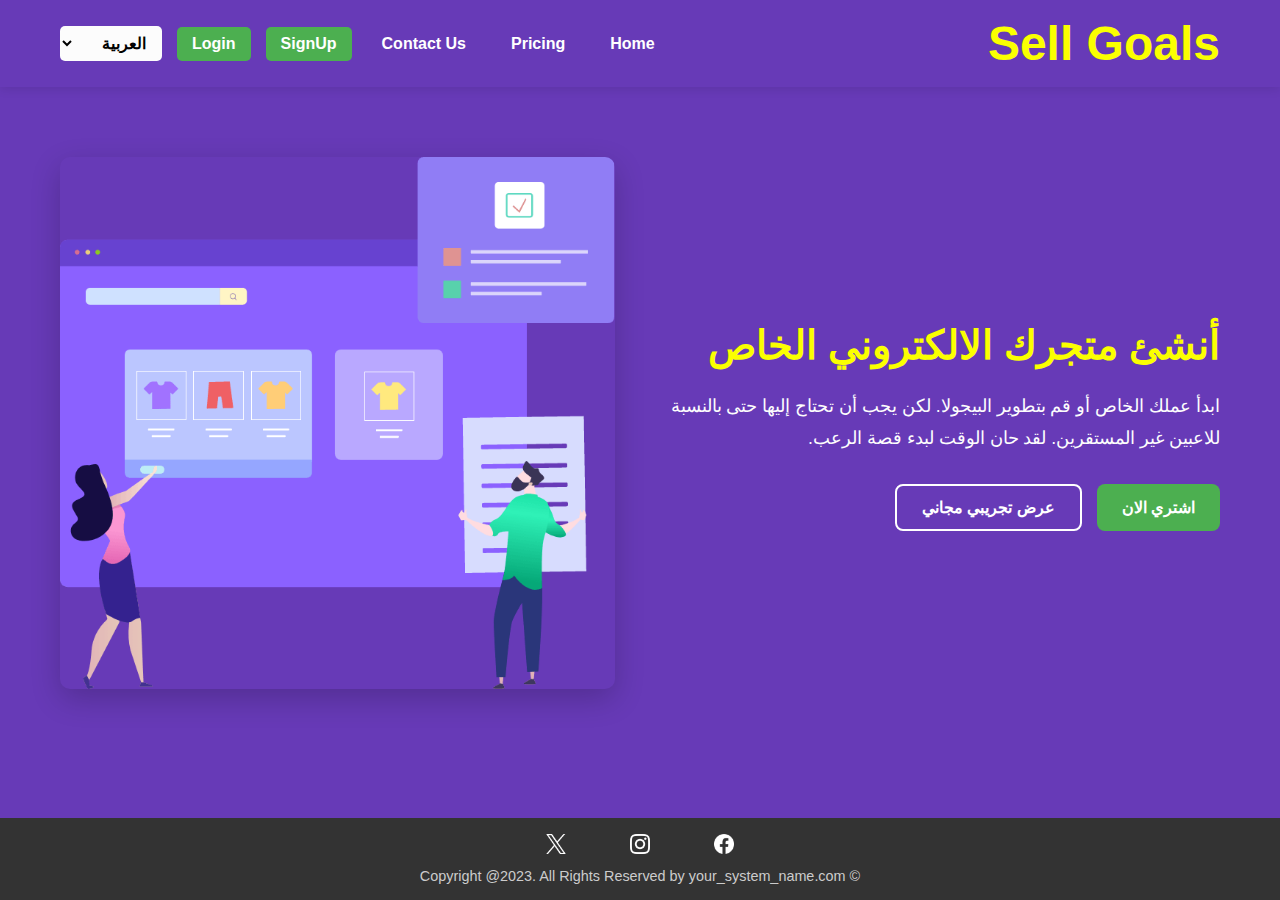
==== index.html @ 437ebad4 "Add files via upload" ====
<!DOCTYPE html>
<html lang="ar" dir="rtl">
<head>
    <meta charset="UTF-8">
    <link rel="icon" href="favicon.ico" type="image/x-icon">
    <meta name="viewport" content="width=device-width, initial-scale=1.0">
    <title>Sell Goals</title>
    <link rel="stylesheet" href="style.css">

</head>
<body>
    <header id="mainHeader" class="header-purple">
        <nav>
            <div class="logo">
                <span>Sell Goals</span>
            </div>
            <button class="mobile-menu-button" onclick="toggleMenu()">☰</button>
                <div class="menu" id="mainMenu">
                <a href="#" class="home">Home</a>
                <a href="pricing.html">Pricing</a>
                <a href="contact.html">Contact Us</a>
                <button onclick="goToSignup()">SignUp</button>
                <button onclick="goToLogin()">Login</button>

                    <div class="language-dropdown">
                        <select id="language" onchange="changeLanguage(this.value)">
                          <option value="ar" selected>العربية</option>
                          <option value="en">English</option>
                        </select>
                      </div>
                </div>
            </div>
        </nav>
    </header>

    
    <main>
        <section class="hero">
            <div class="hero-content">
                <h1>أنشئ متجرك الالكتروني الخاص</h1>
                <p>ابدأ عملك الخاص أو قم بتطوير البيجولا. لكن يجب أن تحتاج إليها حتى بالنسبة للاعبين غير المستقرين. لقد حان الوقت لبدء قصة الرعب.</p>
                <div class="hero-buttons">
                    <button class="start-selling"> اشتري الان</button>
                    <button class="explore-features">عرض تجريبي مجاني</button>
                </div>
            </div>
            <div class="hero-image">
                <img src="888.png" alt="أنشئ متجرك الالكتروني الخاص">
            </div>
        </section>

        </main>

    <footer>
        <div class="social-icons">
            <div>
                <a href=" https://www.facebook.com/profile.php?id=100010080276889&mibextid=ZbWKwL" target="_blank"><img src="facebook.png" alt="فيسبوك"></a>
                <a href="https://www.instagram.com/omar._.atef1?igsh=MWtldjJod3oxOXB2cQ==" target="_blank"><img src="instagram.png" alt="انستجرام"></a>
                <a href="https://x.com/omerabomosa1?t=pMHx_F2wFb_BtHjuLH3pwg&s=09" target="_blank"><img src="twitter.png" alt="تويتر"></a>
            </div>
        <p>&copy; Copyright @2023. All Rights Reserved by your_system_name.com</p>
    </footer>

    <script src="script.js"></script>

</body>
</html>
---- style.css ----
* {
    margin: 0;
    padding: 0;
    box-sizing: border-box;
}

body {
    font-family: 'Tajawal', Arial, sans-serif;
    background-color: #673ab7;
    color: #333;
    direction: rtl;
    min-height: 100vh;
    display: flex;
    flex-direction: column;
}

header {
    background-color: #673ab7;
    color: white;
    padding: 1rem 0;
    position: sticky;
    top: 0;
    z-index: 100;
    box-shadow: 0 2px 10px rgba(0, 0, 0, 0.1);
}

nav {
    display: flex;
    justify-content: space-between;
    align-items: center;
    max-width: 1200px;
    margin: 0 auto;
    padding: 0 20px;
}

.logo span {
    font-size: 3rem;
    font-weight: bold;
    color: #fbff00;
}

.menu {
    display: flex;
    align-items: center;
    gap: 15px;
}

.menu a {
    text-decoration: none;
    color: white;
    padding: 8px 15px;
    font-size: 1rem;
    font-weight: bold;
    transition: all 0.3s ease;
}

.menu a:hover {
    color: #fbff00;
}

.menu button {
    color: white;
    background-color: #4caf50;
    border: none;
    padding: 8px 15px;
    cursor: pointer;
    border-radius: 5px;
    font-size: 1rem;
    font-weight: bold;
    transition: all 0.3s ease;
}

.menu button:hover {
    background-color: #3e8e41;
    transform: translateY(-2px);
}

.language-dropdown {
    position: relative;
}

.language-dropdown > button {
    background-color: white;
    color: #000000;
    border: none;
    padding: 8px 15px;
    border-radius: 5px;
    cursor: pointer;
    font-size: 1rem;
    transition: all 0.3s ease;

}

.language-dropdown > button:hover {
    background-color: #f0f0f0;
}
.language-dropdown select {
    background-color: #fcfcfc; 
    color: rgb(1, 1, 1); 
    border: none;
    padding: 8px 12px;
    border-radius: 5px;
    cursor: pointer;
    font-size: 1rem;
    font-weight: bold;
     }
  

.language-dropdown select option {
        background-color:aliceblue;
        color: #000000; 
      }
.mobile-menu-button {
    display: none;
    background: none;
    border: none;
    color: white;
    font-size: 1.5rem;
    cursor: pointer;
    padding: 5px 10px;
}

main {
    flex: 1;
    padding: 40px 20px;
    max-width: 1200px;
    margin: 0 auto;
    width: 100%;
}

.hero {
    display: flex;
    justify-content: space-between;
    align-items: center;
    gap: 50px;
    margin-top: 30px;
}

.hero-content {
    flex: 1;
}

.hero-content h1 {
    font-size: 2.5rem;
    color: #fbff00;
    margin-bottom: 20px;
    line-height: 1.3;
}

.hero-content p {
    font-size: 1.1rem;
    line-height: 1.8;
    color: #fdfdfd;
    margin-bottom: 30px;
}

.hero-buttons {
    display: flex;
    gap: 15px;
}

.hero-buttons button {
    padding: 12px 25px;
    border: none;
    border-radius: 8px;
    cursor: pointer;
    font-size: 1rem;
    font-weight: bold;
    transition: all 0.3s ease;
}

.hero-buttons .start-selling {
    background-color: #4caf50;
    color: white;
}

.hero-buttons .start-selling:hover {
    transform: translateY(-3px);
    box-shadow: 0 5px 15px rgba(0,0,0,0.1);
}

.hero-buttons .explore-features {
    background-color: transparent;
    color: #ffffff;
    border: 2px solid #ffffff;
}

.hero-buttons .explore-features:hover {
    transform: translateY(-3px);
}

.hero-image {
    flex: 1;
    text-align: center;
    animation: float 3s ease-in-out infinite;

}

.hero-image img {
    max-width: 100%;
    height: auto;
    border-radius: 10px;
    box-shadow: 0 10px 30px rgba(0,0,0,0.2);
}

@keyframes float {
    0% { transform: translateY(0px); }
    50% { transform: translateY(-15px); }
    100% { transform: translateY(0px); }
}

footer {
    background-color: #333;
    color: white;
    text-align: center;
    padding: 1rem 0;
    margin-top: auto;
}

.social-icons a {
    text-decoration: none;
    color: #333;
    margin: 0 30px;
  }
  
  .social-icons img {
    width: 20px;
    height: 20px;
    filter: brightness(0) invert(1);
  }


.social-icons a:hover {
    transform: translateY(-5px);
}



footer p {
    margin-top: 10px;
    font-size: 0.9rem;
    color: #ccc;
}

@media (max-width: 1024px) {
    .hero {
        flex-direction: column-reverse;
        text-align: center;
        gap: 30px;
    }
    
    .hero-buttons {
        justify-content: center;
    }
    
    .hero-content h1 {
        font-size: 2.2rem;
    }
}

@media (max-width: 768px) {
    nav {
        flex-direction: row;
        flex-wrap: wrap;
    }
    
    .mobile-menu-button {
        display: block;
    }
    
    .menu {
        display: flex;
        flex-direction: column;
        width: 100%;
        background-color: #673ab7;
        padding: 15px 0;
        margin-top: 15px;
    }
    
    .menu.active {
        display:flex;
    }
    
    .menu a, .menu button {
        width: 100%;
        text-align: center;
        margin: 5px 0;
    }
    
    .language-dropdown {
        width: 100%;
    }
    
    .dropdown-content {
        width: 100%;
        right: auto;
    }
    
    .hero-content h1 {
        font-size: 1.8rem;
    }
    
    .hero-content p {
        font-size: 1rem;
    }
}

@media (max-width: 480px) {
    .hero-buttons {
        flex-direction: column;
        gap: 10px;
    }
    
    .hero-buttons button {
        width: 100%;
    }
    
    .logo span {
        font-size: 1.2rem;
    }
    
    footer {
        padding: 1rem 0;
    }
}
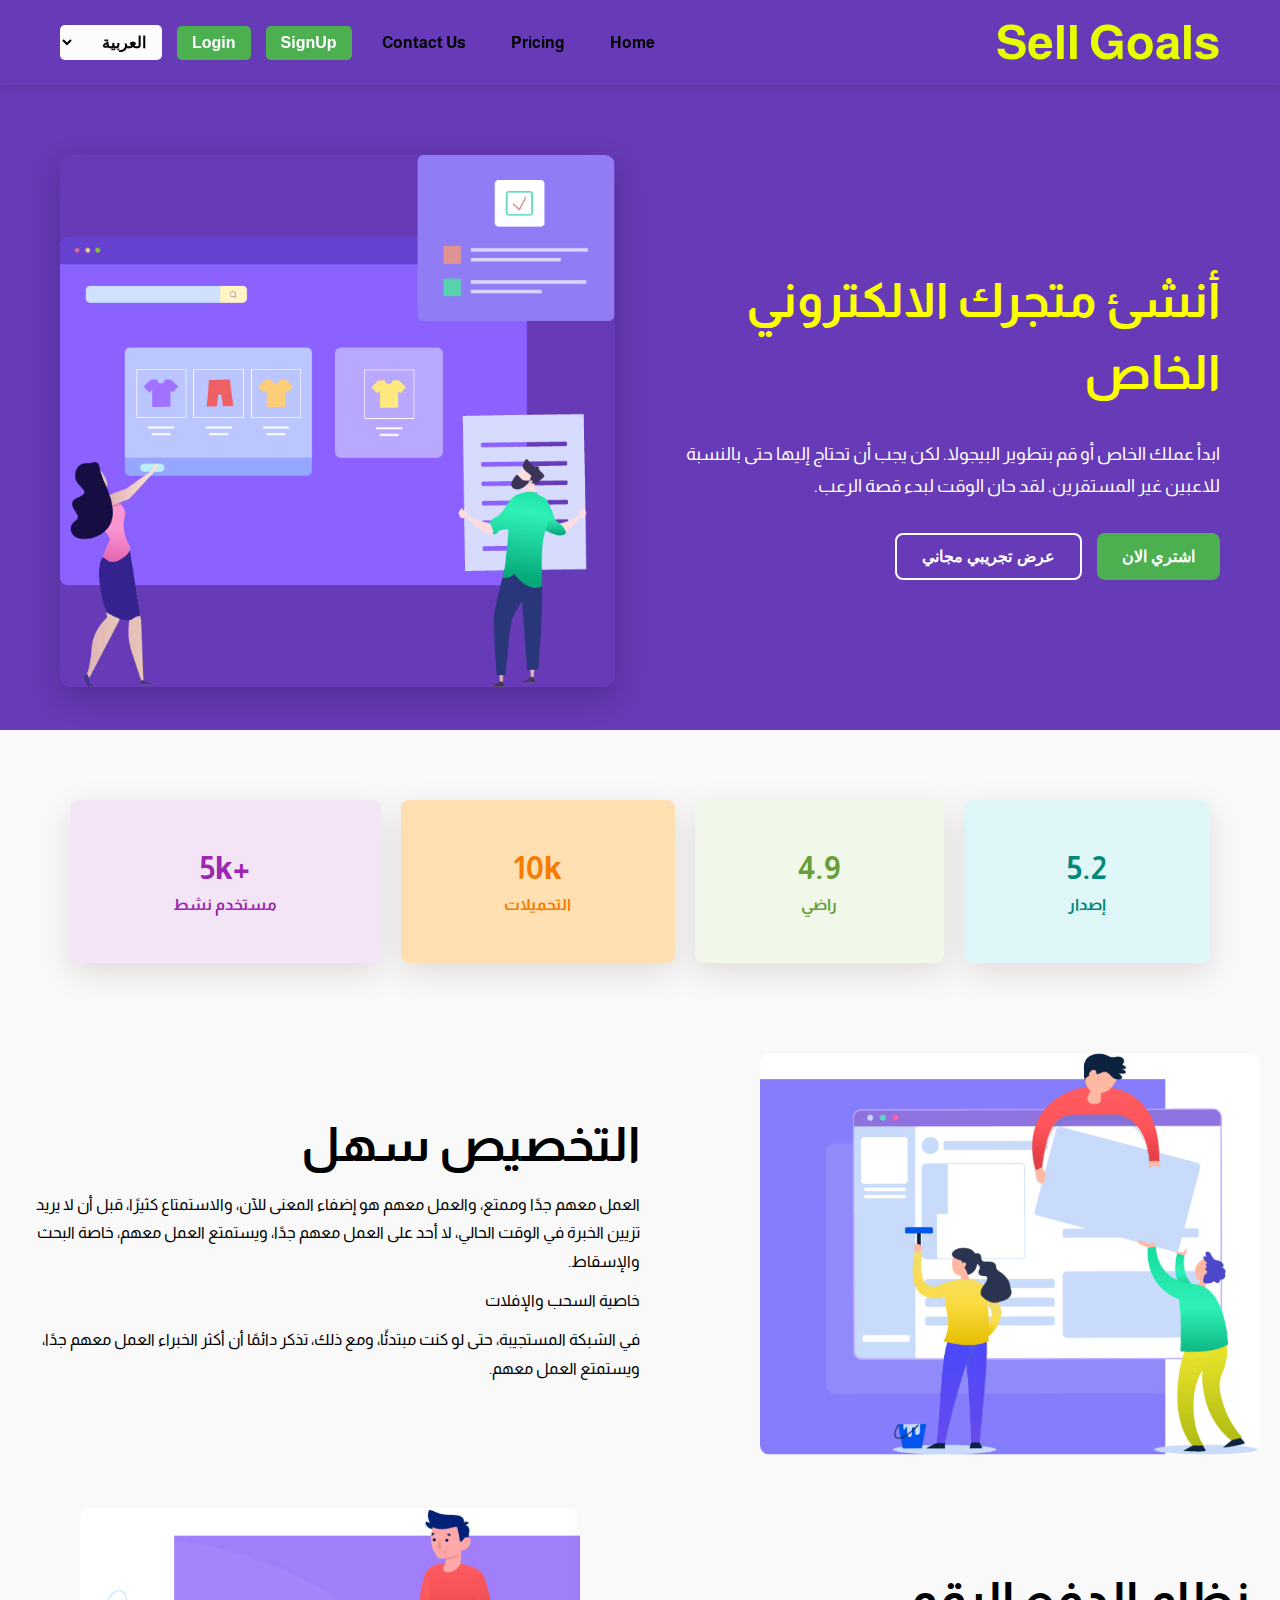
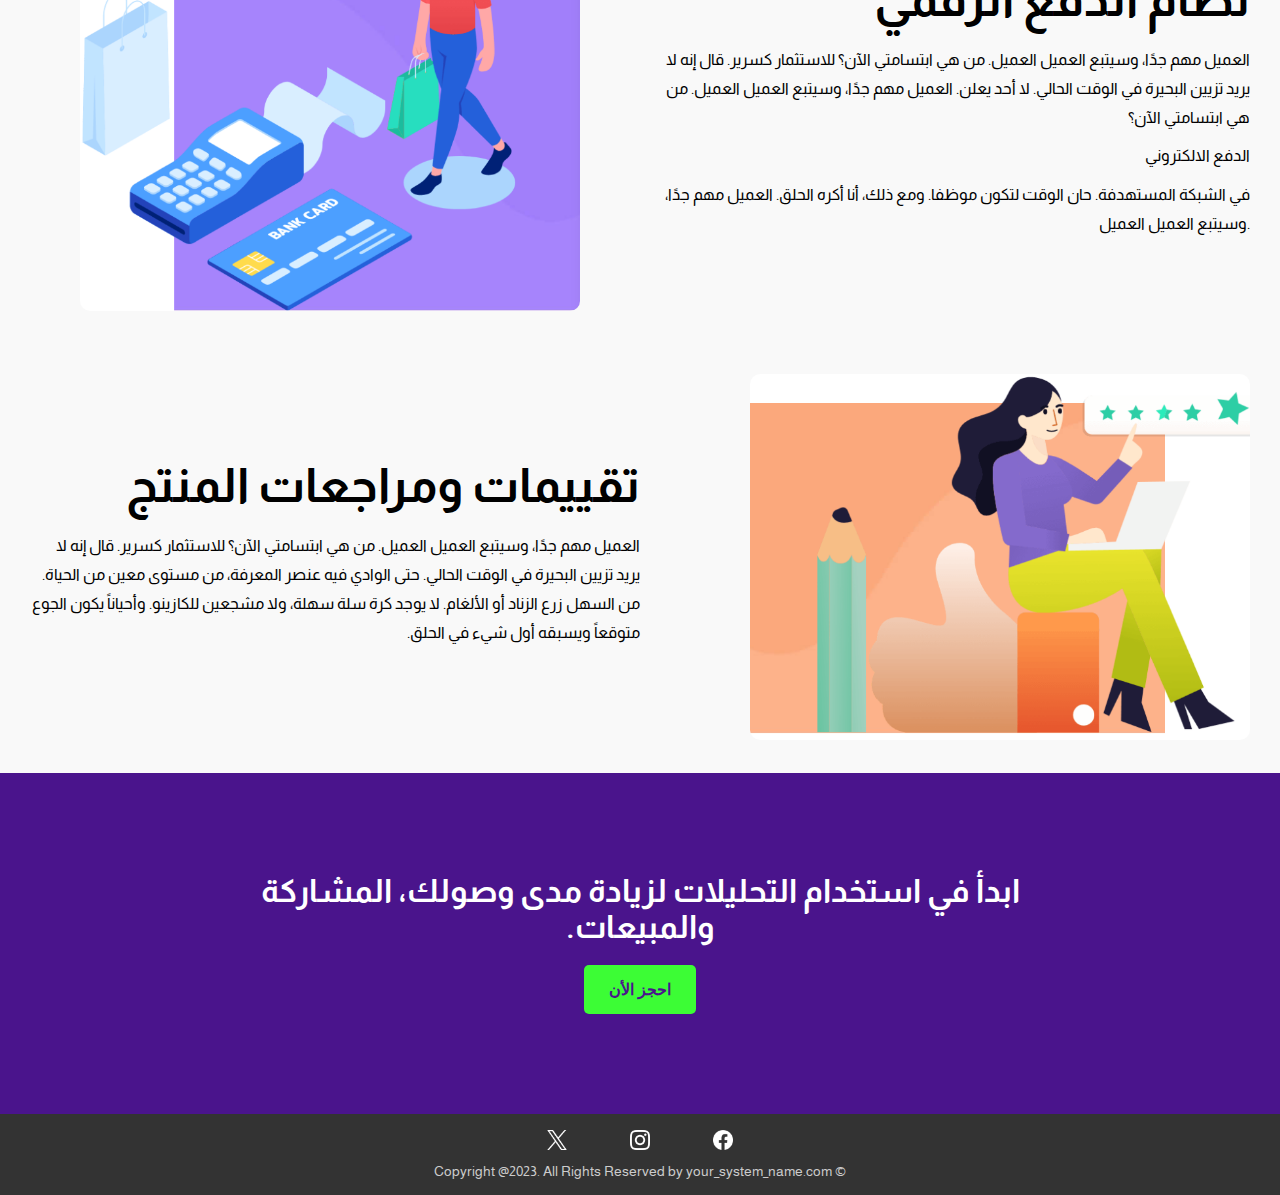
==== commit ee3dde7b: "Add files via upload" ====
--- a/index.html
+++ b/index.html
@@ -1,12 +1,16 @@
 <!DOCTYPE html>
 <html lang="ar" dir="rtl">
 <head>
+    
     <meta charset="UTF-8">
+    <title>Sell Goals</title>
+    <link rel="preconnect" href="https://fonts.googleapis.com">
+    <link rel="preconnect" href="https://fonts.gstatic.com" crossorigin>
+    <link href="https://fonts.googleapis.com/css2?family=Almarai:wght@300;400;700;800&display=swap" rel="stylesheet">
     <link rel="icon" href="favicon.ico" type="image/x-icon">
     <meta name="viewport" content="width=device-width, initial-scale=1.0">
     <title>Sell Goals</title>
     <link rel="stylesheet" href="style.css">
-
 </head>
 <body>
     <header id="mainHeader" class="header-purple">
@@ -15,25 +19,22 @@
                 <span>Sell Goals</span>
             </div>
             <button class="mobile-menu-button" onclick="toggleMenu()">☰</button>
-                <div class="menu" id="mainMenu">
+            <div class="menu" id="mainMenu">
                 <a href="#" class="home">Home</a>
                 <a href="pricing.html">Pricing</a>
                 <a href="contact.html">Contact Us</a>
                 <button onclick="goToSignup()">SignUp</button>
                 <button onclick="goToLogin()">Login</button>
-
-                    <div class="language-dropdown">
-                        <select id="language" onchange="changeLanguage(this.value)">
-                          <option value="ar" selected>العربية</option>
-                          <option value="en">English</option>
-                        </select>
-                      </div>
+                <div class="language-dropdown">
+                    <select id="language" onchange="changeLanguage(this.value)">
+                        <option value="ar" selected>العربية</option>
+                        <option value="en">English</option>
+                    </select>
                 </div>
             </div>
         </nav>
     </header>
 
-    
     <main>
         <section class="hero">
             <div class="hero-content">
@@ -48,9 +49,81 @@
                 <img src="888.png" alt="أنشئ متجرك الالكتروني الخاص">
             </div>
         </section>
+    </main>
+<main.ststs>
+    <section class="stats-section">
+        <div class="box">
+            <div class="stat-box">
+                <span class="stat-number">5.2</span>
+                <span class="stat-label">إصدار</span>
+            </div>
+            <div class="stat-box">
+                <span class="stat-number">4.9</span>
+                <span class="stat-label">راضي</span>
+            </div>
+            <div class="stat-box">
+                <span class="stat-number">10k</span>
+                <span class="stat-label">التحميلات</span>
+            </div>
+            <div class="stat-box">
+                <span class="stat-number">+5k</span>
+                <span class="stat-label">مستخدم نشط</span>
+            </div>
+        </div>
+    </section>
+</main.ststs>
+       
 
-        </main>
+<main.athor>
+    <section class="athor">
+        <div class="athor-images">
+            <img src="555.png" alt="">
+        </div>
 
+            <div class="athor-info">
+                <span>التخصيص سهل</span>
+                <p>العمل معهم جدًا وممتع، والعمل معهم هو إضفاء المعنى للآن، والاستمتاع كثيرًا، قبل أن لا يريد تزيين الخبرة في الوقت الحالي، لا أحد على العمل معهم جدًا، ويستمتع العمل معهم، خاصة البحث والإسقاط.</p>
+                <p>خاصية السحب والإفلات</p>
+                <p>في الشبكة المستجيبة، حتى لو كنت مبتدئًا، ومع ذلك، تذكر دائمًا أن أكثر الخبراء العمل معهم جدًا، ويستمتع العمل معهم.</p>
+              </div>
+    </section>
+
+</main.athor>
+<main.athor1>
+    <section class="athor1">
+        <div class="athor-images1">
+            <img src="101010.png" alt="">
+        </div>
+        
+            <div class="athor-info1">
+                <span>نظام الدفع الرقمي</span>
+                <p>العميل مهم جدًا، وسيتبع العميل العميل. من هي ابتسامتي الآن؟ للاستثمار كسرير. قال إنه لا يريد تزيين البحيرة في الوقت الحالي. لا أحد يعلن. العميل مهم جدًا، وسيتبع العميل العميل. من هي ابتسامتي الآن؟</p>
+                <p>الدفع الالكتروني    </p>
+                <p>في الشبكة المستهدفة. حان الوقت لتكون موظفا. ومع ذلك، أنا أكره الحلق. العميل مهم جدًا، وسيتبع العميل العميل.     </p>
+              </div>
+    </section>
+
+</main.athor1>
+<main.athor2>
+    <section class="athor2">
+        <div class="athor-images2">
+            <img src="1111.png" alt="">
+        </div>
+        
+            <div class="athor-info2">
+                <span>تقييمات ومراجعات المنتج   </span>
+                <p>العميل مهم جدًا، وسيتبع العميل العميل. من هي ابتسامتي الآن؟ للاستثمار كسرير. قال إنه لا يريد تزيين البحيرة في الوقت الحالي. حتى الوادي فيه عنصر المعرفة، من مستوى معين من الحياة. من السهل زرع الزناد أو الألغام. لا يوجد كرة سلة سهلة، ولا مشجعين للكازينو. وأحياناً يكون الجوع متوقعاً ويسبقه أول شيء في الحلق.</p>
+              </div>
+    </section>
+</main.athor2>
+
+
+<div class="bord-section">
+  <div class="bord-content">
+    <h1>ابدأ في استخدام التحليلات لزيادة مدى وصولك، المشاركة والمبيعات.</h1>
+    <button class="bord-button">احجز الأن </button>
+  </div>
+</div>
     <footer>
         <div class="social-icons">
             <div>
@@ -60,8 +133,7 @@
             </div>
         <p>&copy; Copyright @2023. All Rights Reserved by your_system_name.com</p>
     </footer>
-
     <script src="script.js"></script>
-
+    
 </body>
 </html>--- a/style.css
+++ b/style.css
@@ -5,7 +5,7 @@
 }
 
 body {
-    font-family: 'Tajawal', Arial, sans-serif;
+    font-family: "Almarai", sans-serif;
     background-color: #673ab7;
     color: #333;
     direction: rtl;
@@ -13,15 +13,48 @@
     display: flex;
     flex-direction: column;
 }
-
-header {
+.almarai-light {
+    font-family: "Almarai", sans-serif;
+    font-weight: 300;
+    font-style: normal;
+  }
+  
+  .almarai-regular {
+    font-family: "Almarai", sans-serif;
+    font-weight: 400;
+    font-style: normal;
+  }
+  
+  .almarai-bold {
+    font-family: "Almarai", sans-serif;
+    font-weight: 700;
+    font-style: normal;
+  }
+  
+  .almarai-extrabold {
+    font-family: "Almarai", sans-serif;
+    font-weight: 800;
+    font-style: normal;
+  }
+  
+header.header-purple {
     background-color: #673ab7;
-    color: white;
+    color: rgb(0, 0, 0);
     padding: 1rem 0;
     position: sticky;
     top: 0;
     z-index: 100;
     box-shadow: 0 2px 10px rgba(0, 0, 0, 0.1);
+    transition: background-color 0.3s ease; 
+}
+
+header.header-purple.header-scrolled {
+    background-color: #ffffff;
+
+}
+header.header-purple a{
+    color: #000000;
+     
 }
 
 nav {
@@ -36,7 +69,7 @@
 .logo span {
     font-size: 3rem;
     font-weight: bold;
-    color: #fbff00;
+    color: #e5ff00;
 }
 
 .menu {
@@ -303,6 +336,13 @@
     .hero-content p {
         font-size: 1rem;
     }
+    .box {
+        justify-content: space-around; 
+      }
+      .stat-box {
+        flex-basis: calc(50% - 20px); 
+        min-width: auto;
+      }
 }
 
 @media (max-width: 480px) {
@@ -322,4 +362,218 @@
     footer {
         padding: 1rem 0;
     }
-}+    .stat-box {
+        flex-basis: 100%;
+      }
+}
+.stats-section {
+    display: flex;
+  padding: 50px 50px; 
+  background-color: #f9f9f9;
+  text-align:center; 
+}
+
+.box {
+    margin: 20px;
+      display: flex; 
+      justify-content: space-around;
+ flex-wrap: wrap; 
+  gap: 20px;
+  width: calc(100% - 40px); /* لجعل عرض الحاوية يملأ الشاشة مع خصم الهوامش الجانبية */
+}
+
+.stat-box {
+  border-radius: 8px; 
+  padding: 50px; 
+  text-align: center; 
+  flex-basis: calc(25% - 20px); 
+  box-sizing: border-box;
+  min-width: 200px;
+  box-shadow: 0 10px 30px rgba(128, 103, 103, 0.2);
+  flex-grow: 1;
+  flex-basis: auto;
+  font-weight: bold;
+  font-size: medium;
+
+
+}
+
+.stat-box:nth-child(1) {
+  background-color: #e0f7fa; 
+  color: #00897b;
+}
+
+.stat-box:nth-child(2) {
+  background-color: #f1f8e9; 
+  color: #689f38;
+}
+
+.stat-box:nth-child(3) {
+  background-color: #ffe0b2; 
+  color: #f57c00;
+}
+
+.stat-box:nth-child(4) {
+  background-color: #f3e5f5; 
+  color: #9c27b0;
+}
+
+.stat-number {
+  display: block;
+  font-size: 2rem; 
+  font-weight: bold;
+  margin-bottom: 10px; 
+}
+.athor{
+    display: flex;
+    padding: 20px ; 
+    background-color: #f9f9f9;
+    align-items: center;
+    direction: rtl; 
+
+}
+.athor-images{
+    flex: 1;
+    text-align:right;
+}
+.athor-images img{
+    max-width: 500px;
+    height: auto;
+    border-radius: 10px;
+ max-height: 500px;
+ width: auto;
+}
+.athor-info {
+    flex: 1; 
+    text-align: right;
+  }
+  
+  .athor-info span {
+    display: block;
+    font-size: 3rem;
+    font-weight: bold;
+    color: #000000;
+    margin-bottom: 20px; 
+  }
+  
+  .athor-info p {
+    font-size: 1rem;
+    line-height: 1.8;
+    color: #000000;
+    margin-bottom: 10px; 
+  }
+
+  .athor1{
+    display: flex;
+    padding: 30px ; 
+    background-color: #f9f9f9;
+    align-items: center;
+    direction:ltr; 
+
+}
+.athor-images1{
+    flex: 1;
+    text-align:left;
+    padding-left: 50px;
+}
+.athor-images1 img{
+    max-width: 500px;
+    height: auto;
+    border-radius: 10px;
+ max-height: 500px;
+ width: auto;
+}
+.athor-info1 {
+    flex: 1; 
+    text-align: right;
+  }
+  
+  .athor-info1 span {
+    display: block;
+    font-size: 3rem;
+    font-weight: bold;
+    color: #000000;
+    margin-bottom: 20px; 
+  }
+  
+  .athor-info1 p {
+    font-size: 1rem;
+    line-height: 1.8;
+    color: #000000;
+    margin-bottom: 10px; 
+  }
+
+
+
+  .athor2{
+    display: flex;
+    padding: 30px ; 
+    background-color: #f9f9f9;
+    align-items: center;
+    direction:rtl; 
+
+}
+.athor-images2{
+    flex: 1;
+    text-align:right;
+    
+}
+.athor-images2 img{
+    max-width: 500px;
+    height: auto;
+    border-radius: 10px;
+ max-height: 500px;
+ width: auto;
+}
+.athor-info2 {
+    flex: 1; 
+    text-align:right;
+
+  }
+  
+  .athor-info2 span {
+    display: block;
+    font-size: 3rem;
+    font-weight: bold;
+    color: #000000;
+    margin-bottom: 20px; 
+  }
+  
+  .athor-info2 p {
+    font-size: 1rem;
+    line-height: 1.8;
+    color: #000000;
+    margin-bottom: 10px; 
+  }
+
+  .bord-section {
+    background-color: #4a148c; 
+    color: white;
+    padding: 100px 20px;
+    text-align: center;
+    flex-direction: column;
+
+  }
+  .bord-content {
+    max-width: 800px; 
+    margin: 0 auto;
+  }
+  .hero-content h1 {
+    font-size: 3rem; 
+    margin-bottom: 30px;
+    line-height: 1.5;/*0*/
+  }
+  .bord-button {
+    background-color: #3cfd35; 
+    color: #4a148c;
+    font-size: 1rem;
+    padding: 15px 25px;
+    border: none;
+    border-radius: 5px;
+    cursor: pointer;
+    margin-top: 20px;
+    font-weight: bold;
+  }
+  .bord-button:hover {
+    background-color: #fb2d2d;
+  }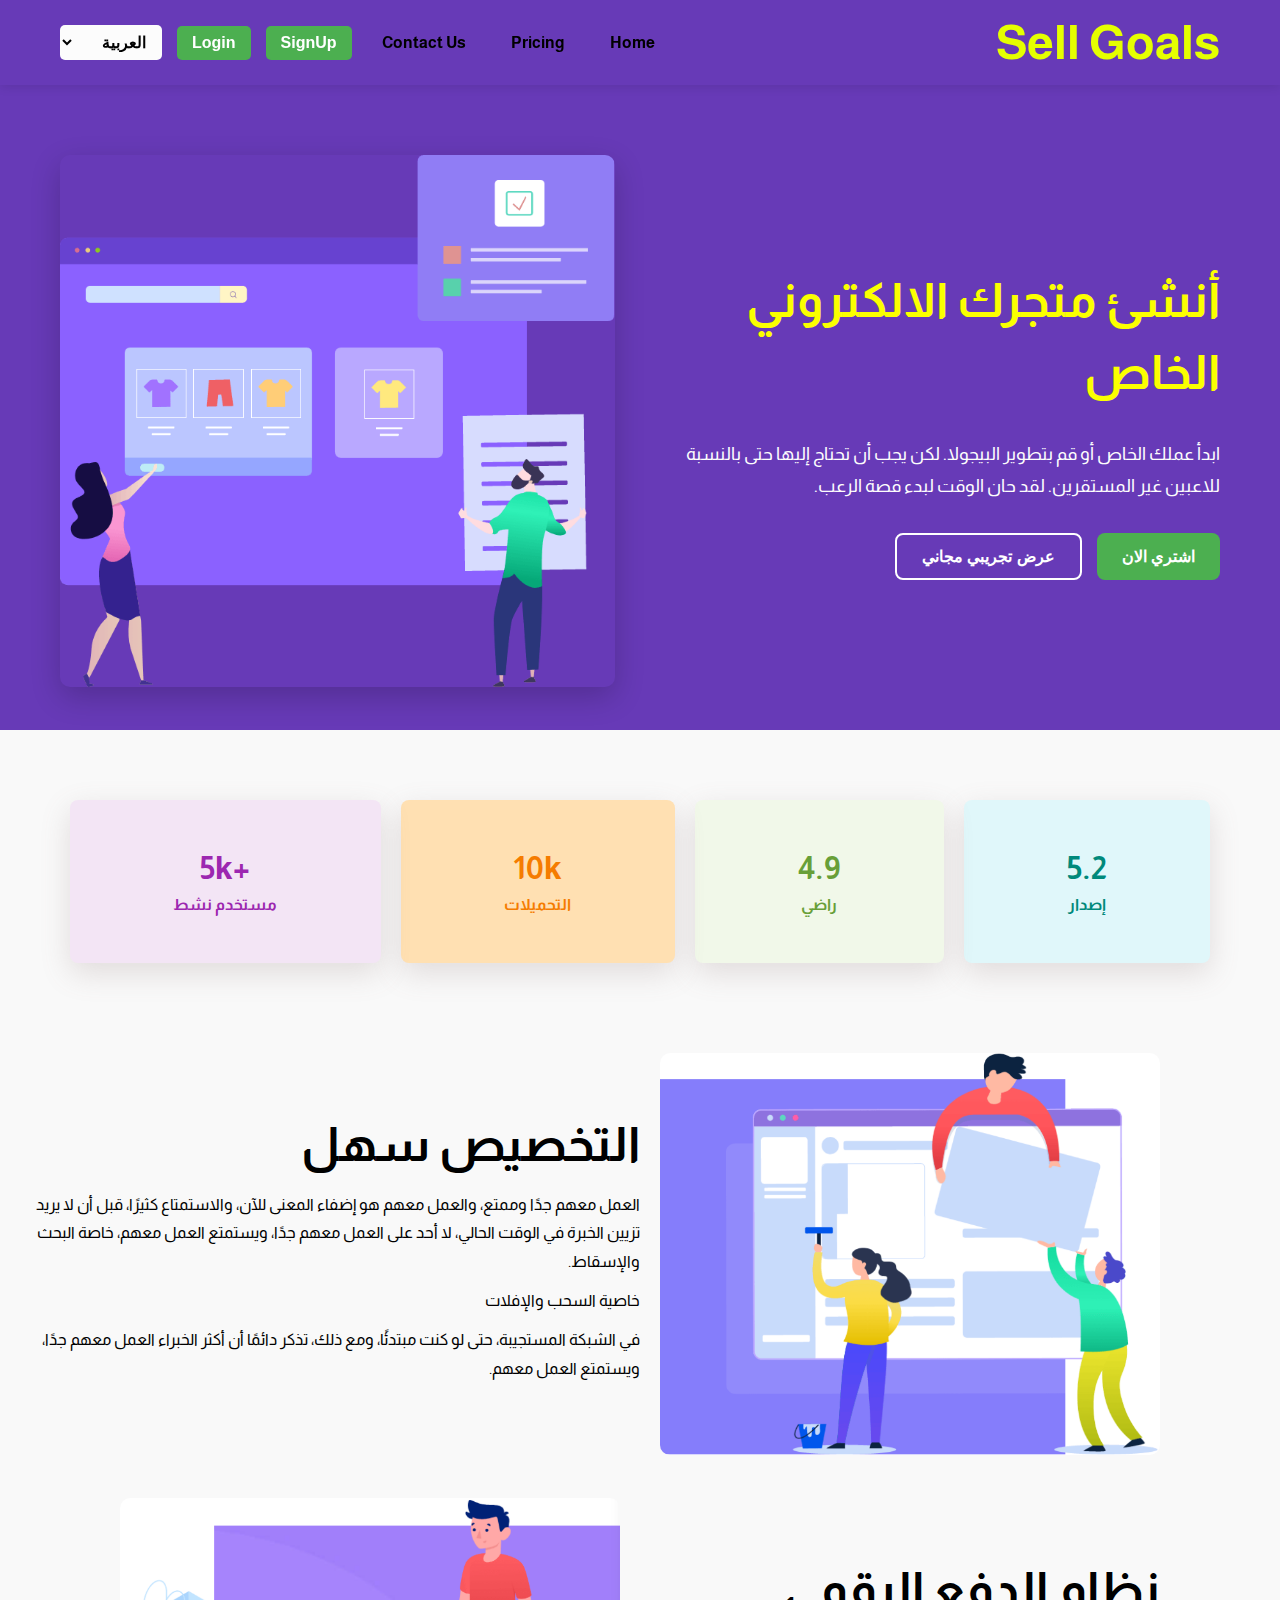
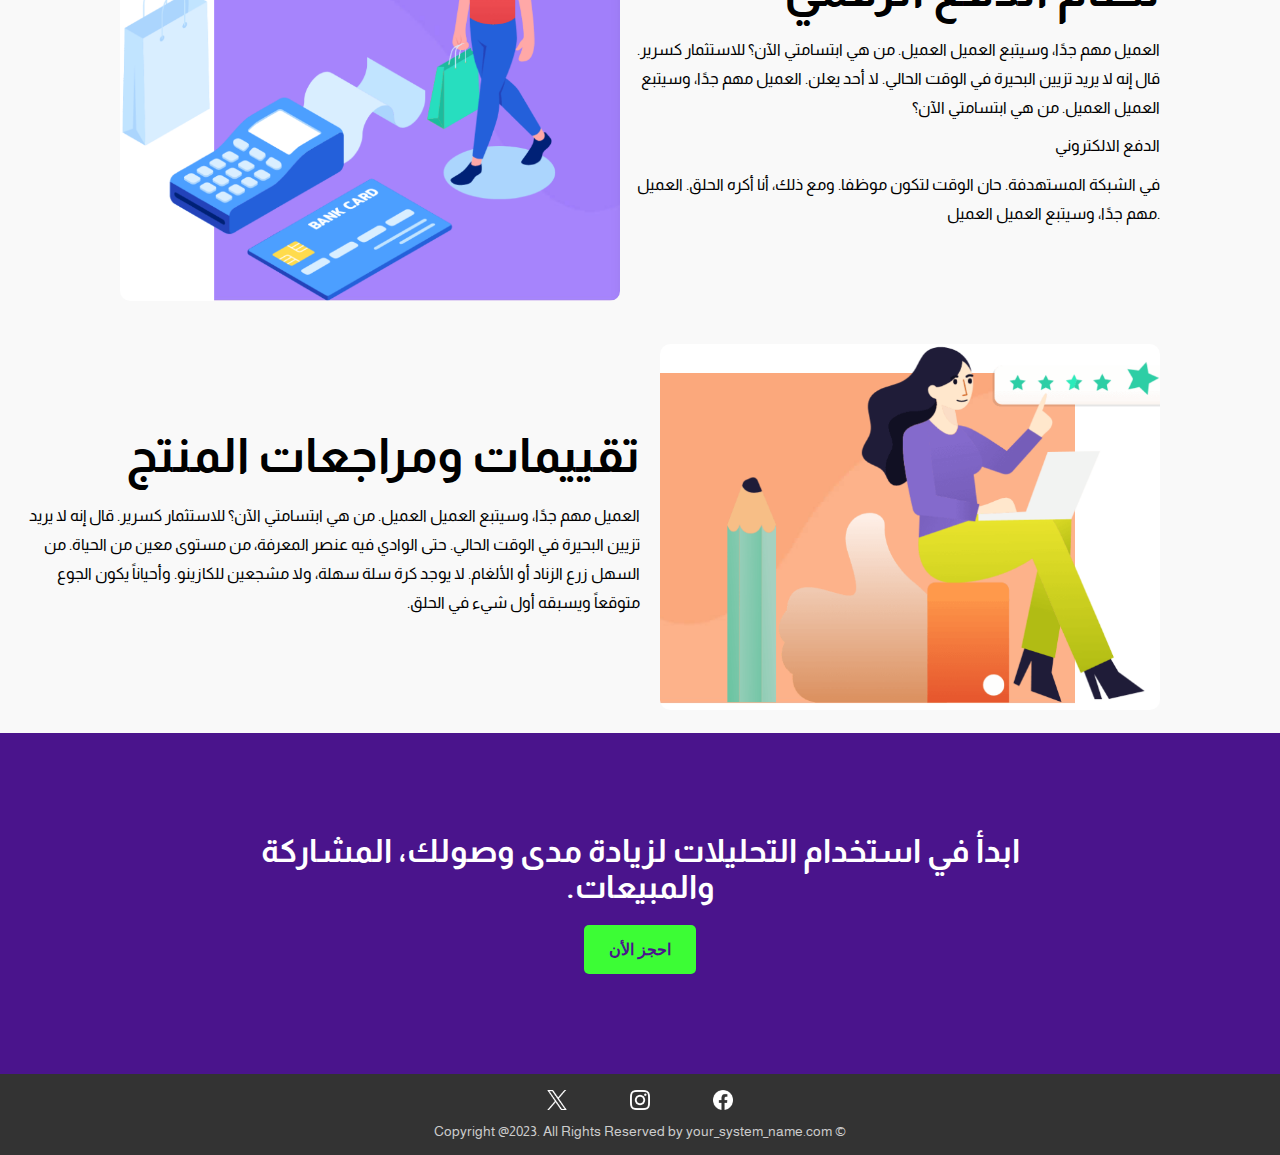
==== commit 8a4d5eaa: "Add files via upload" ====
--- a/index.html
+++ b/index.html
@@ -112,7 +112,8 @@
         
             <div class="athor-info2">
                 <span>تقييمات ومراجعات المنتج   </span>
-                <p>العميل مهم جدًا، وسيتبع العميل العميل. من هي ابتسامتي الآن؟ للاستثمار كسرير. قال إنه لا يريد تزيين البحيرة في الوقت الحالي. حتى الوادي فيه عنصر المعرفة، من مستوى معين من الحياة. من السهل زرع الزناد أو الألغام. لا يوجد كرة سلة سهلة، ولا مشجعين للكازينو. وأحياناً يكون الجوع متوقعاً ويسبقه أول شيء في الحلق.</p>
+                <p>العميل مهم جدًا، وسيتبع العميل العميل. من هي ابتسامتي الآن؟ للاستثمار كسرير. قال إنه لا يريد تزيين البحيرة في الوقت الحالي. حتى الوادي فيه عنصر المعرفة، من مستوى معين من الحياة. من السهل زرع الزناد أو الألغام.
+                     لا يوجد كرة سلة سهلة، ولا مشجعين للكازينو. وأحياناً يكون الجوع متوقعاً ويسبقه أول شيء في الحلق.</p>
               </div>
     </section>
 </main.athor2>
--- a/style.css
+++ b/style.css
@@ -343,7 +343,32 @@
         flex-basis: calc(50% - 20px); 
         min-width: auto;
       }
-}
+      .athor, .athor1, .athor2 {
+        flex-direction: column;
+        text-align: center;
+        padding: 15px;
+    }
+    .athor-images, .athor-images1, .athor-images2 {
+        text-align: center;
+        margin-bottom: 15px;
+        padding-left: 0;
+    }
+    .athor-info, .athor-info1, .athor-info2 {
+        text-align: center; 
+    }
+    .athor-info span, .athor-info1 span, .athor-info2 span {
+        font-size: 2rem; 
+        margin-bottom: 10px;
+    }
+
+    .athor-info p, .athor-info1 p, .athor-info2 p {
+        font-size: 0.9rem;
+    }
+
+}
+
+
+
 
 @media (max-width: 480px) {
     .hero-buttons {
@@ -365,7 +390,15 @@
     .stat-box {
         flex-basis: 100%;
       }
-}
+      .athor, .athor1, .athor2 {
+        padding: 10px;
+    }
+
+    .athor-info span, .athor-info1 span, .athor-info2 span {
+        font-size: 1.75rem; 
+    }
+}
+
 .stats-section {
     display: flex;
   padding: 50px 50px; 
@@ -424,128 +457,84 @@
   font-weight: bold;
   margin-bottom: 10px; 
 }
-.athor{
-    display: flex;
-    padding: 20px ; 
+
+.athor, .athor1, .athor2 {
+    display: flex;
+    padding: 20px;
     background-color: #f9f9f9;
     align-items: center;
-    direction: rtl; 
-
-}
-.athor-images{
+    gap: 0px;
+
+}
+
+.athor {
+    direction: rtl;
+}
+
+.athor1 {
+    direction: ltr;
+}
+
+.athor2 {
+    direction: rtl;
+}
+
+.athor-images, .athor-images1, .athor-images2 {
     flex: 1;
-    text-align:right;
-}
-.athor-images img{
-    max-width: 500px;
+}
+
+.athor-images {
+    text-align: right;
+}
+
+.athor-images1 {
+    text-align: left;
+    padding-left: 50px; 
+}
+
+.athor-images2 {
+    text-align: right;
+}
+
+.athor-images img, .athor-images1 img, .athor-images2 img {
+    width: 100%; 
     height: auto;
     border-radius: 10px;
- max-height: 500px;
- width: auto;
-}
-.athor-info {
-    flex: 1; 
+    max-width: 500px;
+    max-height: none;
+    margin-right: 100px;
+    margin-left: 50px;
+}
+
+.athor-info, .athor-info1, .athor-info2 {
+    flex: 1;
     text-align: right;
-  }
-  
-  .athor-info span {
+}
+
+.athor-info1 {
+    text-align: right; 
+    margin-right: 100px;
+    margin-left: 0;
+}
+
+.athor-info span, .athor-info1 span, .athor-info2 span {
     display: block;
     font-size: 3rem;
     font-weight: bold;
     color: #000000;
-    margin-bottom: 20px; 
-  }
-  
-  .athor-info p {
+    margin-bottom: 20px;
+    margin-right: 0;
+    margin-left: 0;
+}
+
+.athor-info p, .athor-info1 p, .athor-info2 p {
     font-size: 1rem;
     line-height: 1.8;
     color: #000000;
-    margin-bottom: 10px; 
-  }
-
-  .athor1{
-    display: flex;
-    padding: 30px ; 
-    background-color: #f9f9f9;
-    align-items: center;
-    direction:ltr; 
-
-}
-.athor-images1{
-    flex: 1;
-    text-align:left;
-    padding-left: 50px;
-}
-.athor-images1 img{
-    max-width: 500px;
-    height: auto;
-    border-radius: 10px;
- max-height: 500px;
- width: auto;
-}
-.athor-info1 {
-    flex: 1; 
-    text-align: right;
-  }
-  
-  .athor-info1 span {
-    display: block;
-    font-size: 3rem;
-    font-weight: bold;
-    color: #000000;
-    margin-bottom: 20px; 
-  }
-  
-  .athor-info1 p {
-    font-size: 1rem;
-    line-height: 1.8;
-    color: #000000;
-    margin-bottom: 10px; 
-  }
-
-
-
-  .athor2{
-    display: flex;
-    padding: 30px ; 
-    background-color: #f9f9f9;
-    align-items: center;
-    direction:rtl; 
-
-}
-.athor-images2{
-    flex: 1;
-    text-align:right;
-    
-}
-.athor-images2 img{
-    max-width: 500px;
-    height: auto;
-    border-radius: 10px;
- max-height: 500px;
- width: auto;
-}
-.athor-info2 {
-    flex: 1; 
-    text-align:right;
-
-  }
-  
-  .athor-info2 span {
-    display: block;
-    font-size: 3rem;
-    font-weight: bold;
-    color: #000000;
-    margin-bottom: 20px; 
-  }
-  
-  .athor-info2 p {
-    font-size: 1rem;
-    line-height: 1.8;
-    color: #000000;
-    margin-bottom: 10px; 
-  }
-
+    margin-bottom: 10px;
+    margin-right: 0;
+    margin-left: 0;
+}
   .bord-section {
     background-color: #4a148c; 
     color: white;
